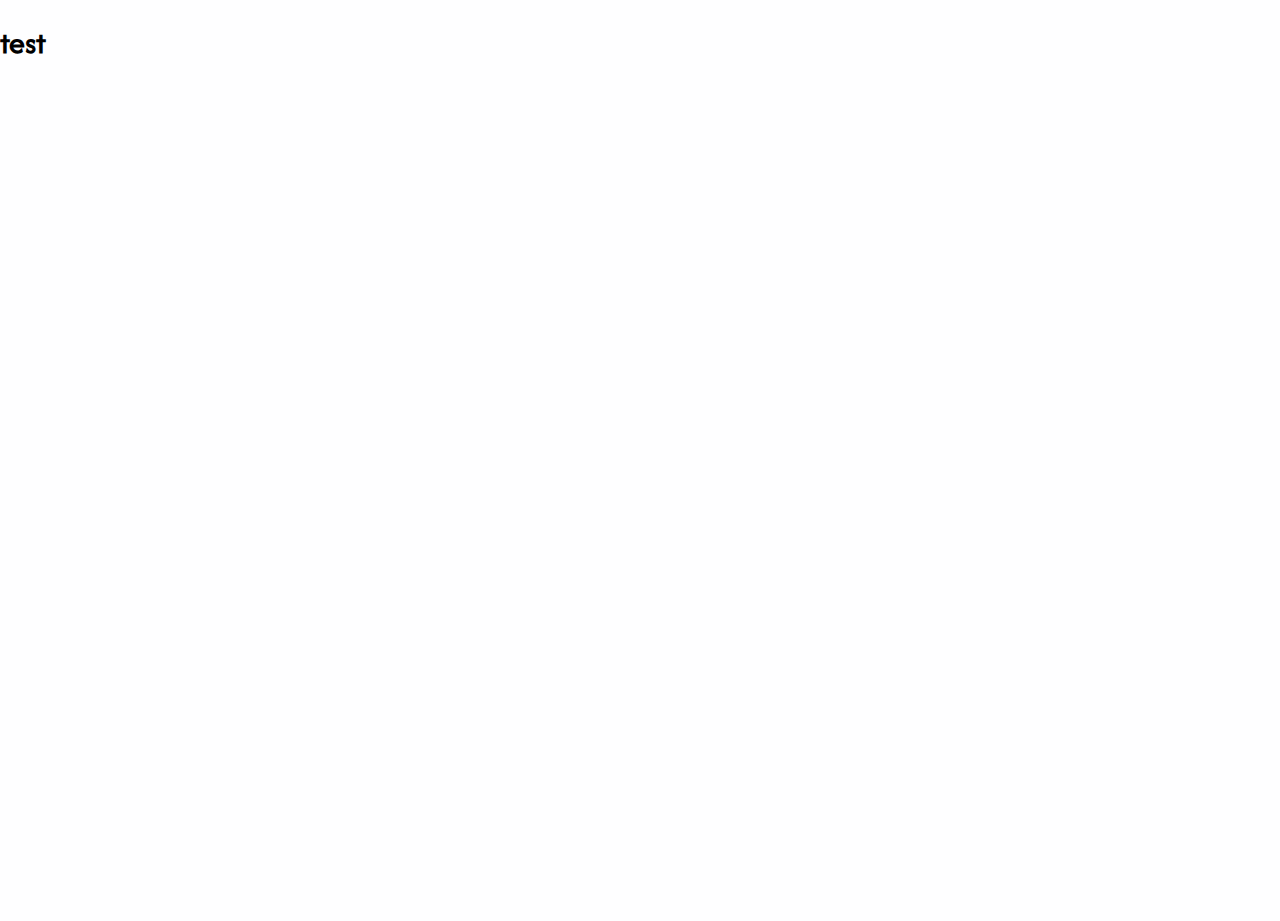
==== about.html @ d2f725dd "line accent and about/contact pages added" ====
<!DOCTYPE html>
<html lang="en">
  <head>
    <meta charset="UTF-8" />
    <meta name="viewport" content="width=device-width, initial-scale=1.0" />
    <meta http-equiv="X-UA-Compatible" content="ie=edge" />
    <title>Projects</title>
    <link rel="stylesheet" href="./style.css" />
  </head>
  <body>
    <h1>test</h1>
  </body>
</html>
---- style.css ----
/* afacad-regular - latin */
@font-face {
  font-display: swap; /* Check https://developer.mozilla.org/en-US/docs/Web/CSS/@font-face/font-display for other options. */
  font-family: 'Afacad';
  font-style: normal;
  font-weight: 400;
  src: url('./assets/fonts/afacad-v1-latin-regular.woff2') format('woff2'); /* Chrome 36+, Opera 23+, Firefox 39+, Safari 12+, iOS 10+ */
}

  body {
    height: 100vh;
    height: 100dvh;
    font-family: 'Afacad';
    position: relative;
    background-color: #FEFEFF;
    margin: 0;
    position: relative;
    overflow: hidden;
  }

  nav {
    display: flex;
    justify-content: space-between;
    padding: 2rem;
    border-bottom: 1px solid rgba(122, 101, 99, 0.8);
    box-shadow: 0 2px 4px 0 rgba(122, 101, 99, 0.2);
  }


  ul {
    display: flex;
    padding: 0;
  }
  
  li {
    list-style-type: none;
    margin-right: 1rem;
  }

  li a {
    text-decoration: none;
    color: black;
  }

  a {
    display: inherit;
  }

  a img {
    max-width: 3rem;
    cursor: pointer;
  }

  .content {
    display: flex;
    justify-content: space-between;
    max-width: 75rem;
    margin: 0 auto;
    padding: 0 2rem;
    transform: translateY(30%);
    gap: 2rem;

  }

  .text {
    display: flex;
    flex-direction: column;
    justify-content: center;
  }

  h2 {
    margin-bottom: 0;
  }

  p {
    max-width: 49rem;
  }

  .image {
    display: inherit;
  }

  .image img {
    max-width: 25rem;
    border-radius: 50%;
    align-items: center;
    object-fit: cover;
  }

  .accent-line {
    position: absolute;
    bottom: 0;
    z-index: -1;
  }

  @media(max-width: 650px) {
    .content {
      flex-direction: column-reverse;
      align-items: center;
      transform: translateY(15%);
    }
    .text {
      text-align: center;
    }
    .image img {
      max-width: 10rem;
    }
  }
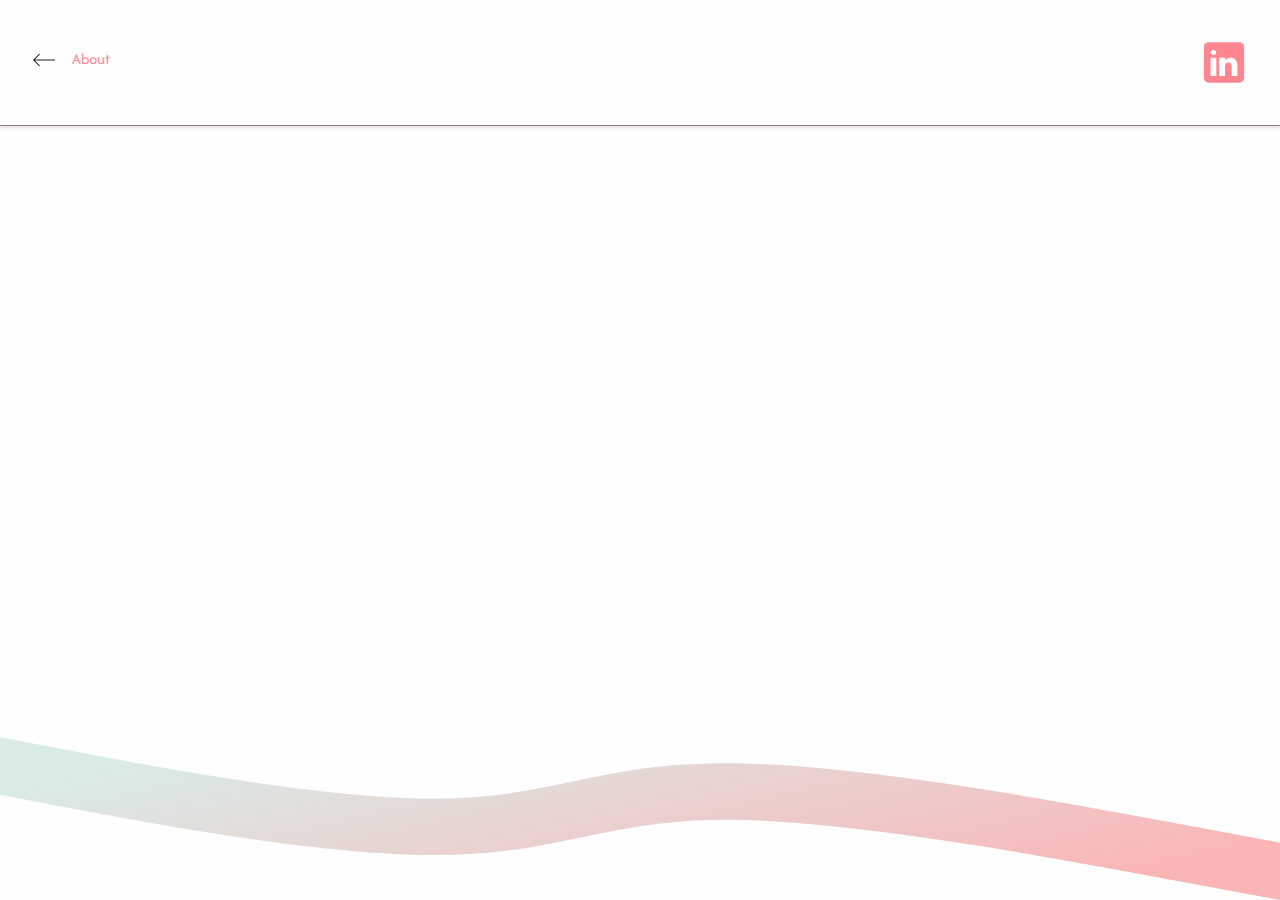
==== commit 41c27d4f: "sub page styling" ====
--- a/about.html
+++ b/about.html
@@ -8,6 +8,30 @@
     <link rel="stylesheet" href="./style.css" />
   </head>
   <body>
-    <h1>test</h1>
+    <section class="menu">
+      <nav>
+        <ul>
+          <li>
+            <a href="./index.html"
+              ><img
+                src="./assets/images/arrow-left.svg"
+                alt="return to home button"
+                class="arrow-left"
+            /></a>
+          </li>
+          <li><p class="current-page">About</p></li>
+        </ul>
+        <a href="https://www.linkedin.com/in/chloe-simkins/"
+          ><img
+            src="./assets/images/icons8-linkedin.svg"
+            alt="link to linkedin"
+        /></a>
+      </nav>
+    </section>
+    <img
+      src="./assets/images/llline-projects.svg"
+      class="accent-line"
+      alt="decorative background image"
+    />
   </body>
 </html>
--- a/style.css
+++ b/style.css
@@ -40,6 +40,11 @@
   li a {
     text-decoration: none;
     color: black;
+    transition: color 0.24s ease-in-out;
+    
+    &:hover {
+      color: #FF8690;
+    }
   }
 
   a {
@@ -47,8 +52,13 @@
   }
 
   a img {
+    width: 100%;
     max-width: 3rem;
     cursor: pointer;
+  }
+
+  .arrow-left {
+    max-height: 1.5rem;
   }
 
   .content {
@@ -93,6 +103,12 @@
     z-index: -1;
   }
 
+  .current-page {
+    margin: 0;
+    color: #FF8690;
+  }
+
+
   @media(max-width: 650px) {
     .content {
       flex-direction: column-reverse;
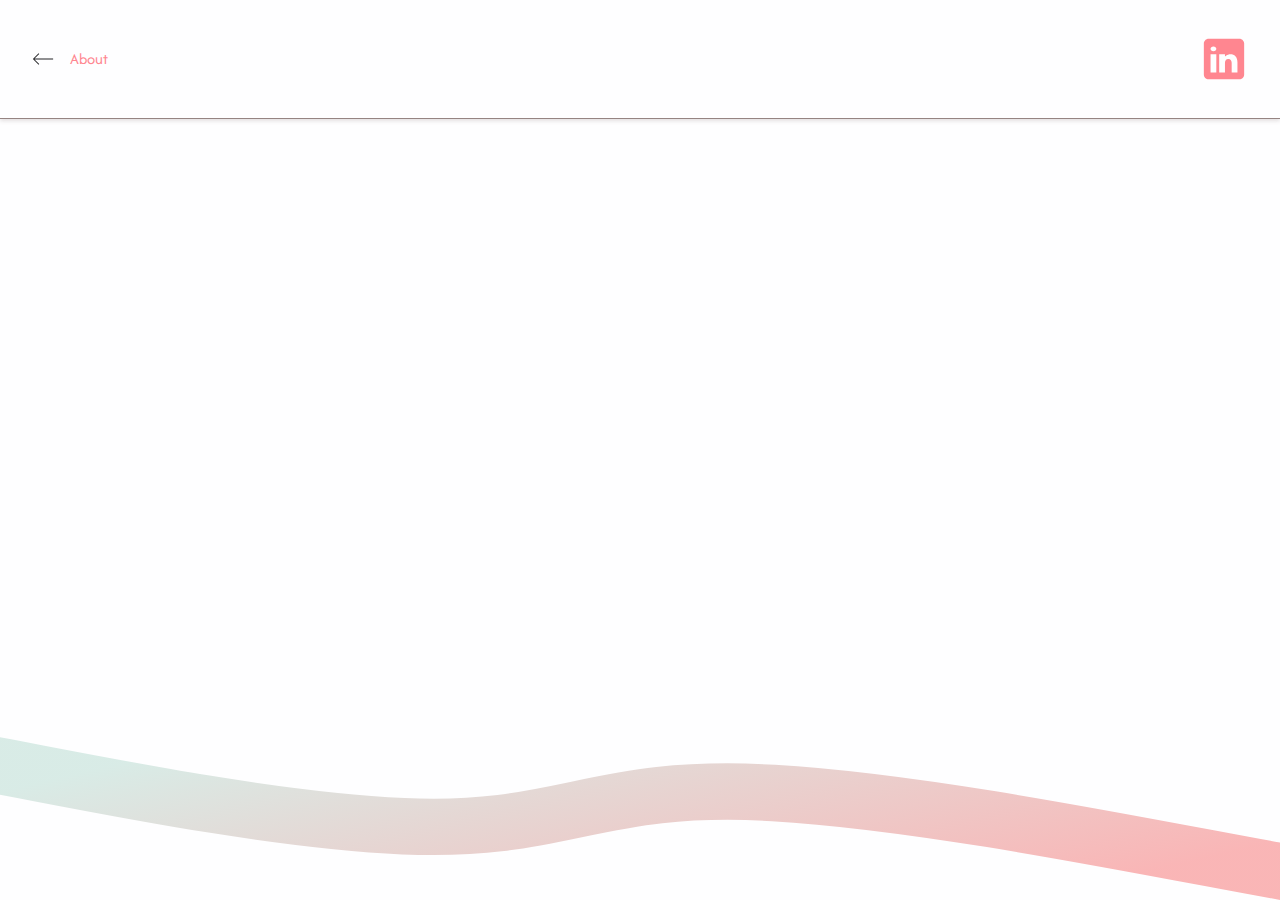
==== commit 50141133: "fixed height issue on about and contact" ====
--- a/about.html
+++ b/about.html
@@ -7,7 +7,7 @@
     <title>Projects</title>
     <link rel="stylesheet" href="./style.css" />
   </head>
-  <body>
+  <body class="fixed-height-page">
     <section class="menu">
       <nav>
         <ul>
--- a/style.css
+++ b/style.css
@@ -1,82 +1,101 @@
 /* afacad-regular - latin */
 @font-face {
   font-display: swap; /* Check https://developer.mozilla.org/en-US/docs/Web/CSS/@font-face/font-display for other options. */
-  font-family: 'Afacad';
+  font-family: "Afacad";
   font-style: normal;
   font-weight: 400;
-  src: url('./assets/fonts/afacad-v1-latin-regular.woff2') format('woff2'); /* Chrome 36+, Opera 23+, Firefox 39+, Safari 12+, iOS 10+ */
+  src: url("./assets/fonts/afacad-v1-latin-regular.woff2") format("woff2"); /* Chrome 36+, Opera 23+, Firefox 39+, Safari 12+, iOS 10+ */
 }
 
-  body {
-    height: 100vh;
-    height: 100dvh;
-    font-family: 'Afacad';
-    position: relative;
-    background-color: #FEFEFF;
-    margin: 0;
-    position: relative;
-    overflow: hidden;
-  }
+html {
+  height: 100%;
+}
+
+.fixed-height-page {
+  height: 100vh;
+  height: 100dvh;
+}
+
+body {
+  height: 100%;
+  display: grid;
+  grid-template-rows: min-content 1fr;
+  font-family: "Afacad";
+  position: relative;
+  background-color: #fefeff;
+  margin: 0;
+  position: relative;
+  overflow: hidden;
+}
+
+.menu {
+  border-bottom: 1px solid rgba(122, 101, 99, 0.8);
+  box-shadow: 0 2px 4px 0 rgba(122, 101, 99, 0.2);
 
   nav {
     display: flex;
     justify-content: space-between;
     padding: 2rem;
-    border-bottom: 1px solid rgba(122, 101, 99, 0.8);
-    box-shadow: 0 2px 4px 0 rgba(122, 101, 99, 0.2);
-  }
 
+    ul {
+      display: flex;
+      padding: 0;
 
-  ul {
-    display: flex;
-    padding: 0;
-  }
-  
-  li {
-    list-style-type: none;
-    margin-right: 1rem;
-  }
+      li {
+        list-style-type: none;
+        margin-right: 1rem;
 
-  li a {
-    text-decoration: none;
-    color: black;
-    transition: color 0.24s ease-in-out;
-    
-    &:hover {
-      color: #FF8690;
+        a {
+          text-decoration: none;
+          color: black;
+          transition: color 0.24s ease-in-out;
+
+          &:hover {
+            color: #ff8690;
+          }
+        }
+      }
     }
   }
-
   a {
     display: inherit;
+
+    img {
+      width: 100%;
+      max-width: 3rem;
+      cursor: pointer;
+    }
   }
+}
 
-  a img {
-    width: 100%;
-    max-width: 3rem;
-    cursor: pointer;
-  }
+.arrow-left {
+  display: inherit;
+  max-height: 1.35rem;
+}
 
-  .arrow-left {
-    max-height: 1.5rem;
-  }
+/* home and projects pages shared content styling */
+.content-container,
+.projects-container {
+  height: 100%;
+  display: grid;
+  place-content: center;
+  align-items: center;
+}
 
-  .content {
-    display: flex;
-    justify-content: space-between;
-    max-width: 75rem;
-    margin: 0 auto;
-    padding: 0 2rem;
-    transform: translateY(30%);
-    gap: 2rem;
+/* shared content styles continued */
+.content {
+  display: flex;
+  justify-content: space-between;
+  max-width: 75rem;
+  margin: 0 auto;
+  padding: 0 2rem;
+  gap: 2rem;
+}
 
-  }
-
-  .text {
-    display: flex;
-    flex-direction: column;
-    justify-content: center;
-  }
+.text {
+  display: flex;
+  flex-direction: column;
+  justify-content: center;
 
   h2 {
     margin-bottom: 0;
@@ -85,40 +104,95 @@
   p {
     max-width: 49rem;
   }
+}
 
-  .image {
-    display: inherit;
+.image {
+  display: inherit;
+}
+
+.image img {
+  max-width: 25rem;
+  border-radius: 50%;
+  align-items: center;
+  object-fit: cover;
+}
+
+.accent-line {
+  position: absolute;
+  bottom: 0;
+  z-index: -1;
+}
+
+/* menu item styling for page clicked */
+.current-page {
+  margin: 0;
+  color: #ff8690;
+}
+
+/* project page styling */
+.projects-container {
+  .project {
+    display: flex;
+    flex-direction: column;
+    align-items: center;
+
+    a {
+      max-width: 15rem;
+
+      .project-img {
+        width: 100%;
+        min-width: 15rem;
+        border-radius: 2rem;
+      }
+    }
+
+    p {
+      text-align: center;
+      max-width: 22rem;
+    }
   }
+}
 
+/* mobile styles */
+@media (max-width: 1025px) {
+  html {
+    height: auto;
+  }
+  body {
+    height: auto;
+    overflow: scroll;
+  }
+  .projects-container {
+    height: auto;
+    flex-wrap: wrap;
+    justify-content: space-evenly;
+    padding-top: 5rem;
+    margin-bottom: 13rem;
+
+    .project {
+      p {
+        max-width: 20rem;
+      }
+    }
+  }
+}
+
+@media (max-width: 650px) {
+  .content {
+    flex-direction: column-reverse;
+    align-items: center;
+    justify-content: center;
+  }
+  .text {
+    text-align: center;
+  }
   .image img {
-    max-width: 25rem;
-    border-radius: 50%;
-    align-items: center;
-    object-fit: cover;
+    max-width: 10rem;
   }
-
-  .accent-line {
-    position: absolute;
-    bottom: 0;
-    z-index: -1;
+  .projects-container {
+    flex-direction: column;
+    justify-content: flex-start;
+    padding-top: 2rem;
+    margin-bottom: 7rem;
   }
-
-  .current-page {
-    margin: 0;
-    color: #FF8690;
-  }
-
-
-  @media(max-width: 650px) {
-    .content {
-      flex-direction: column-reverse;
-      align-items: center;
-      transform: translateY(15%);
-    }
-    .text {
-      text-align: center;
-    }
-    .image img {
-      max-width: 10rem;
-    }
-  }+}
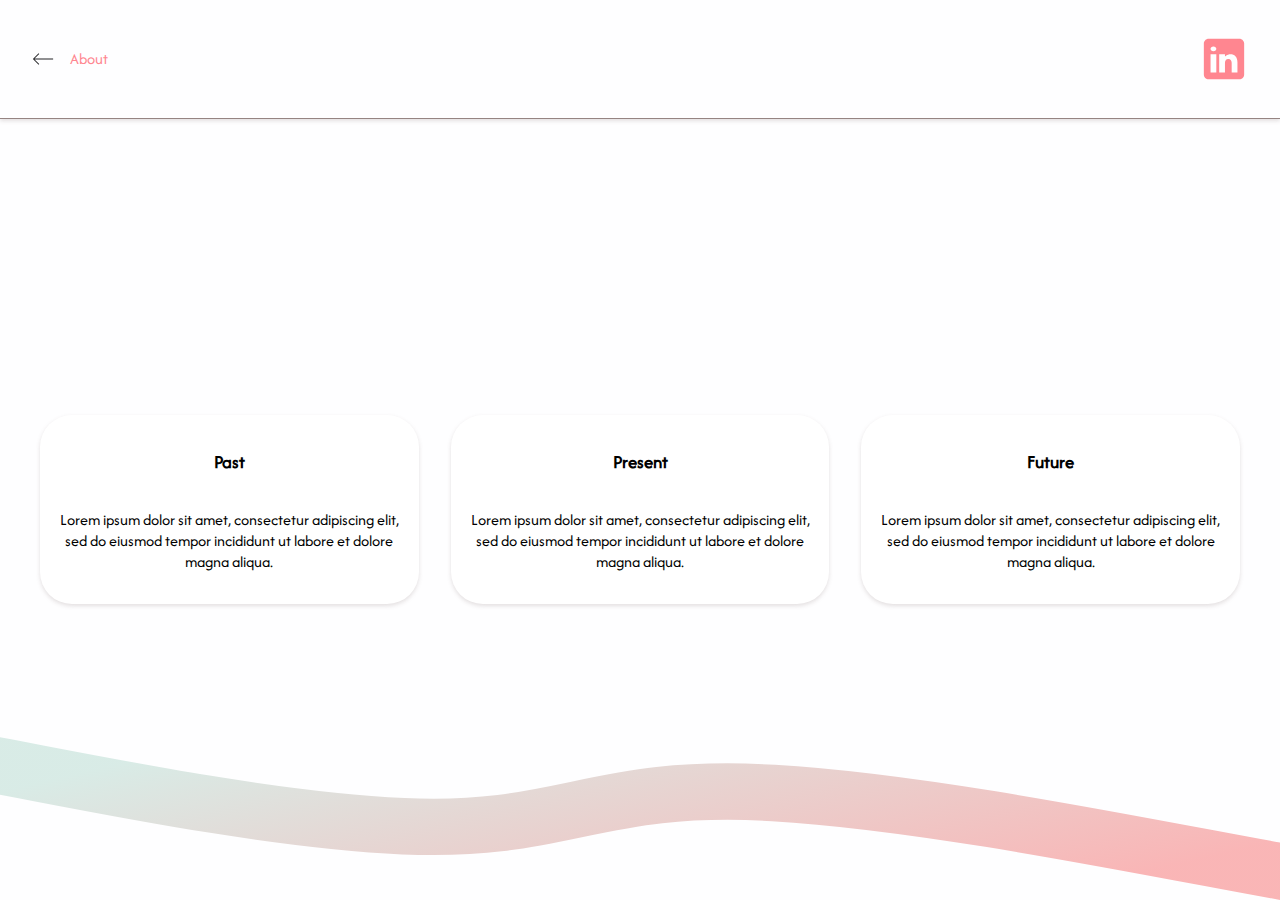
==== commit f42533da: "adding placeholder content to about page" ====
--- a/about.html
+++ b/about.html
@@ -7,7 +7,7 @@
     <title>Projects</title>
     <link rel="stylesheet" href="./style.css" />
   </head>
-  <body class="fixed-height-page">
+  <body>
     <section class="menu">
       <nav>
         <ul>
@@ -28,6 +28,29 @@
         /></a>
       </nav>
     </section>
+    <section class="projects-container content-container content">
+      <div class="card">
+        <h3>Past</h3>
+        <p>
+          Lorem ipsum dolor sit amet, consectetur adipiscing elit, sed do
+          eiusmod tempor incididunt ut labore et dolore magna aliqua.
+        </p>
+      </div>
+      <div class="card">
+        <h3>Present</h3>
+        <p>
+          Lorem ipsum dolor sit amet, consectetur adipiscing elit, sed do
+          eiusmod tempor incididunt ut labore et dolore magna aliqua.
+        </p>
+      </div>
+      <div class="card">
+        <h3>Future</h3>
+        <p>
+          Lorem ipsum dolor sit amet, consectetur adipiscing elit, sed do
+          eiusmod tempor incididunt ut labore et dolore magna aliqua.
+        </p>
+      </div>
+    </section>
     <img
       src="./assets/images/llline-projects.svg"
       class="accent-line"
--- a/style.css
+++ b/style.css
@@ -131,10 +131,15 @@
 
 /* project page styling */
 .projects-container {
-  .project {
+  .project,
+  .card {
     display: flex;
     flex-direction: column;
     align-items: center;
+    background-color: white;
+    border-radius: 2rem;
+    padding: 1rem;
+    box-shadow: 0 2px 4px 0 rgba(122, 101, 99, 0.2);
 
     a {
       max-width: 15rem;
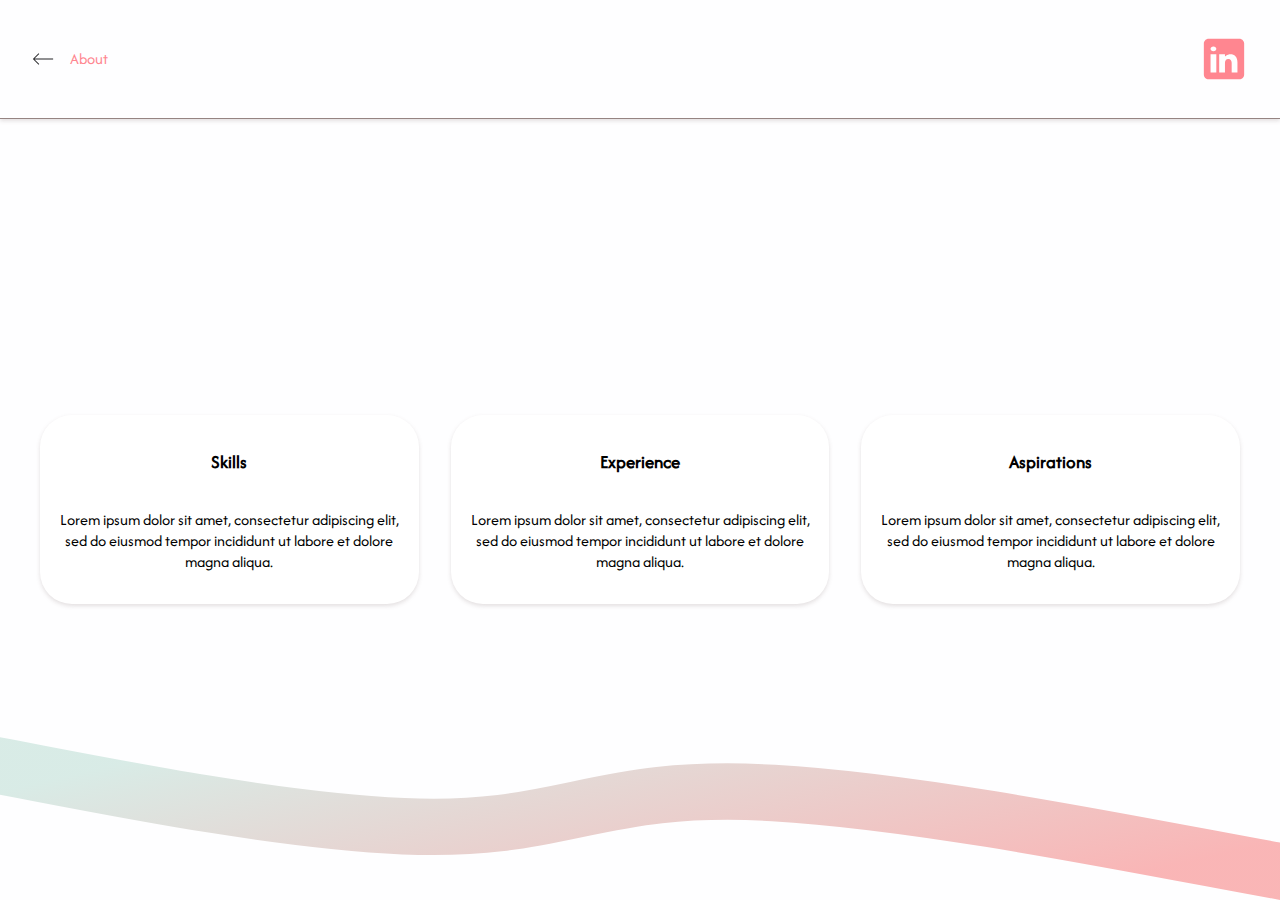
==== commit 2078cdfb: "updating about page headings" ====
--- a/about.html
+++ b/about.html
@@ -30,21 +30,21 @@
     </section>
     <section class="projects-container content-container content">
       <div class="card">
-        <h3>Past</h3>
+        <h3>Skills</h3>
         <p>
           Lorem ipsum dolor sit amet, consectetur adipiscing elit, sed do
           eiusmod tempor incididunt ut labore et dolore magna aliqua.
         </p>
       </div>
       <div class="card">
-        <h3>Present</h3>
+        <h3>Experience</h3>
         <p>
           Lorem ipsum dolor sit amet, consectetur adipiscing elit, sed do
           eiusmod tempor incididunt ut labore et dolore magna aliqua.
         </p>
       </div>
       <div class="card">
-        <h3>Future</h3>
+        <h3>Aspirations</h3>
         <p>
           Lorem ipsum dolor sit amet, consectetur adipiscing elit, sed do
           eiusmod tempor incididunt ut labore et dolore magna aliqua.
--- a/style.css
+++ b/style.css
@@ -147,13 +147,19 @@
       .project-img {
         width: 100%;
         min-width: 15rem;
-        border-radius: 2rem;
+        border-radius: 0.5rem;
       }
     }
 
     p {
       text-align: center;
       max-width: 22rem;
+    }
+  }
+  .project {
+    transition: transform 0.24s ease-in-out;
+    &:hover {
+      transform: translateY(-5%);
     }
   }
 }
